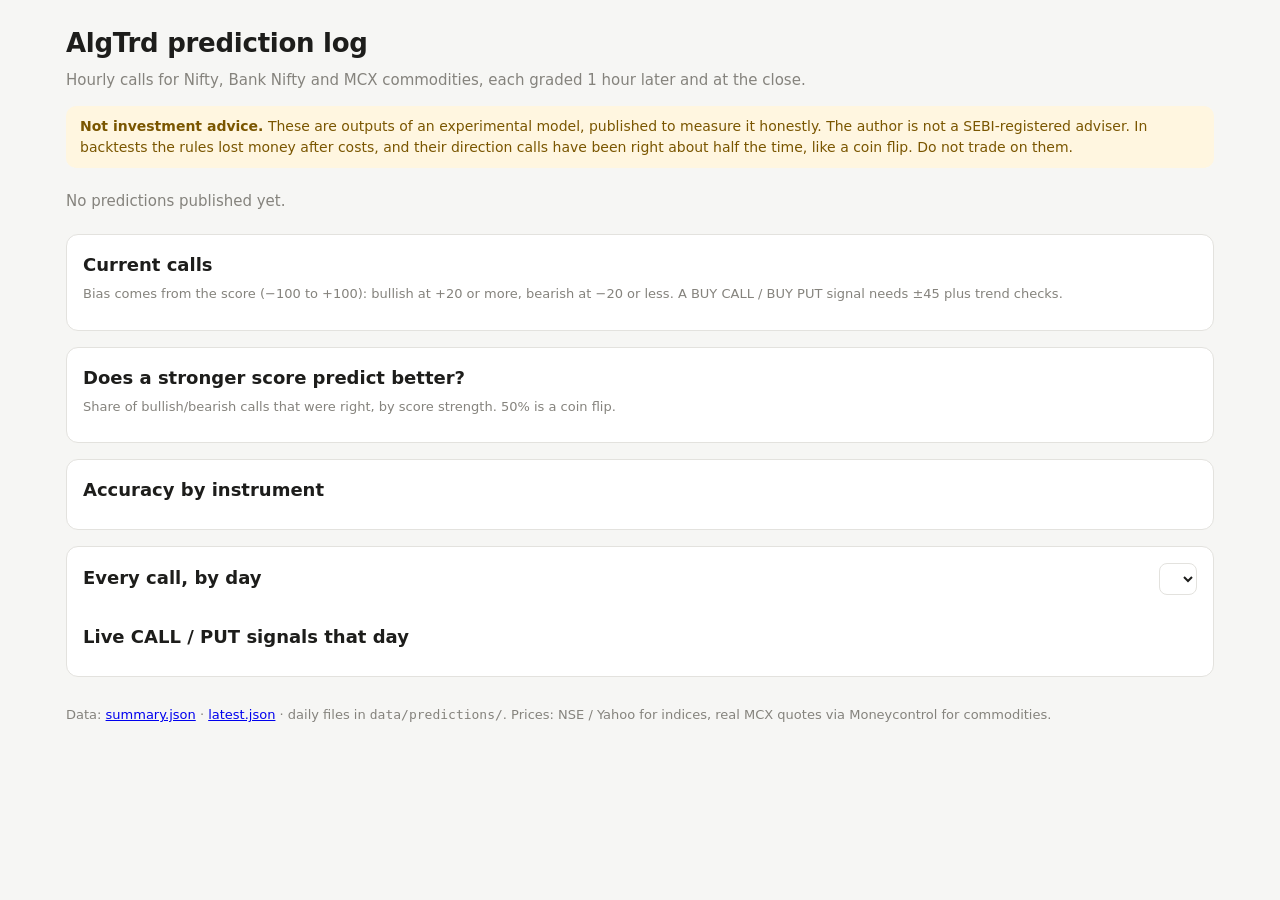
==== docs/index.html @ 176be9d6 "AlgTrd: live NSE index and MCX commodity call/put analysis - Nifty, Bank Nifty and every MCX commodi" ====
<!doctype html>
<html lang="en">
<head>
<meta charset="utf-8">
<meta name="viewport" content="width=device-width, initial-scale=1">
<title>AlgTrd Prediction Log</title>
<meta name="description" content="Hourly NSE index and MCX commodity calls from AlgTrd, each graded 1 hour later and at the close.">
<style>
:root {
  --bg: #f6f6f4; --surface: #ffffff; --ink: #1d1d1b; --ink-2: #55534e; --muted: #85837d; --border: #e3e2de;
  --up: #1f7a4d; --down: #c23b3b; --accent: #2a78d6; --chip: #f0efeb; --warn-bg: #fff6e0; --warn-ink: #7a5600;
}
@media (prefers-color-scheme: dark) {
  :root:not([data-theme="light"]) {
    --bg: #141413; --surface: #1d1d1b; --ink: #ecebe7; --ink-2: #b8b6b0; --muted: #8b8984; --border: #34332f;
    --up: #4fbf86; --down: #ec6b6b; --accent: #5b9cf0; --chip: #2a2926; --warn-bg: #3a2f12; --warn-ink: #f0cf7a;
  }
}
:root[data-theme="dark"] {
  --bg: #141413; --surface: #1d1d1b; --ink: #ecebe7; --ink-2: #b8b6b0; --muted: #8b8984; --border: #34332f;
  --up: #4fbf86; --down: #ec6b6b; --accent: #5b9cf0; --chip: #2a2926; --warn-bg: #3a2f12; --warn-ink: #f0cf7a;
}
* { box-sizing: border-box; }
body { margin: 0; background: var(--bg); color: var(--ink); font: 15px/1.5 system-ui, -apple-system, "Segoe UI", sans-serif; }
main { max-width: 1180px; margin: 0 auto; padding: 24px 16px 48px; }
h1 { font-size: 26px; margin: 0 0 4px; letter-spacing: -0.01em; }
h2 { font-size: 18px; margin: 0 0 4px; }
p { margin: 6px 0; }
.muted { color: var(--muted); } .small { font-size: 13px; }
.up { color: var(--up); } .down { color: var(--down); }
.card { background: var(--surface); border: 1px solid var(--border); border-radius: 12px; padding: 16px; margin-top: 16px; }
.warn { background: var(--warn-bg); color: var(--warn-ink); border-radius: 10px; padding: 10px 14px; margin-top: 14px; font-size: 14px; }
.tiles { display: grid; grid-template-columns: repeat(auto-fit, minmax(200px, 1fr)); gap: 12px; margin-top: 16px; }
.tile { background: var(--surface); border: 1px solid var(--border); border-radius: 12px; padding: 14px 16px; }
.tile .label { font-size: 13px; color: var(--ink-2); }
.tile .value { font-size: 28px; font-weight: 650; font-variant-numeric: tabular-nums; margin: 2px 0; }
.tile .sub { font-size: 12px; color: var(--muted); }
.bar { position: relative; height: 8px; background: var(--chip); border-radius: 4px; margin-top: 8px; overflow: hidden; }
.bar i { position: absolute; inset: 0 auto 0 0; background: var(--accent); border-radius: 4px; }
.bar b { position: absolute; top: -3px; bottom: -3px; left: 50%; width: 2px; background: var(--ink-2); }
.scroll { overflow-x: auto; margin-top: 10px; }
table { border-collapse: collapse; width: 100%; font-size: 14px; }
th, td { padding: 7px 10px; border-bottom: 1px solid var(--border); text-align: left; white-space: nowrap; }
th { font-size: 12px; font-weight: 600; color: var(--ink-2); text-transform: uppercase; letter-spacing: .03em; }
td.num, th.num { text-align: right; font-variant-numeric: tabular-nums; }
.pill { display: inline-block; padding: 1px 8px; border-radius: 999px; font-size: 12px; font-weight: 600; background: var(--chip); }
.pill.call { background: color-mix(in srgb, var(--up) 18%, transparent); color: var(--up); }
.pill.put { background: color-mix(in srgb, var(--down) 18%, transparent); color: var(--down); }
.row { display: flex; gap: 10px; align-items: center; flex-wrap: wrap; justify-content: space-between; }
select { font: inherit; padding: 5px 8px; border-radius: 8px; border: 1px solid var(--border); background: var(--surface); color: var(--ink); }
footer { margin-top: 28px; font-size: 13px; color: var(--muted); }
@media (max-width: 640px) { h1 { font-size: 22px; } .tile .value { font-size: 24px; } }
</style>
</head>
<body>
<main>
  <h1>AlgTrd prediction log</h1>
  <p class="muted">Hourly calls for Nifty, Bank Nifty and MCX commodities, each graded 1 hour later and at the close.
    <span id="updated"></span></p>
  <div class="warn"><b>Not investment advice.</b> These are outputs of an experimental model, published to measure it honestly.
    The author is not a SEBI-registered adviser. In backtests the rules lost money after costs, and their direction calls
    have been right about half the time, like a coin flip. Do not trade on them.</div>

  <div class="tiles" id="tiles"></div>

  <section class="card">
    <h2>Current calls</h2>
    <p class="small muted">Bias comes from the score (−100 to +100): bullish at +20 or more, bearish at −20 or less. A BUY CALL / BUY PUT signal needs ±45 plus trend checks.</p>
    <div class="scroll"><table id="latest"></table></div>
  </section>

  <section class="card">
    <h2>Does a stronger score predict better?</h2>
    <p class="small muted">Share of bullish/bearish calls that were right, by score strength. 50% is a coin flip.</p>
    <div class="scroll"><table id="strength"></table></div>
  </section>

  <section class="card">
    <h2>Accuracy by instrument</h2>
    <div class="scroll"><table id="perInst"></table></div>
  </section>

  <section class="card">
    <div class="row"><h2>Every call, by day</h2><select id="day" aria-label="Day"></select></div>
    <div class="scroll"><table id="calls"></table></div>
    <h2 style="margin-top:18px">Live CALL / PUT signals that day</h2>
    <div class="scroll"><table id="signals"></table></div>
  </section>

  <footer>Data: <a href="data/summary.json">summary.json</a> · <a href="data/latest.json">latest.json</a> · daily files in
    <code>data/predictions/</code>. Prices: NSE / Yahoo for indices, real MCX quotes via Moneycontrol for commodities.</footer>
</main>
<script>
const $ = (s) => document.querySelector(s);
const esc = (s) => String(s ?? "").replace(/[&<>"']/g, (c) => ({ "&": "&amp;", "<": "&lt;", ">": "&gt;", '"': "&quot;", "'": "&#39;" }[c]));
const fmt = (v, d = 2) => v == null || isNaN(v) ? "–" : Number(v).toLocaleString("en-IN", { minimumFractionDigits: d, maximumFractionDigits: d });
const pct = (v, d = 0) => v == null ? "–" : (v * 100).toFixed(d) + "%";
const sgn = (v, d = 1) => v == null ? "–" : (v >= 0 ? "+" : "") + Number(v).toFixed(d);
const cls = (v) => v > 0 ? "up" : v < 0 ? "down" : "";
const time = (iso) => (iso || "").replace("T", " ").slice(0, 16);
const get = (p) => fetch(p + "?t=" + Date.now()).then((r) => r.ok ? r.json() : null).catch(() => null);

function table(el, head, rows, empty) {
  $(el).innerHTML = `<thead><tr>${head.map(([h, n]) => `<th class="${n ? "num" : ""}">${h}</th>`).join("")}</tr></thead><tbody>` +
    (rows.length ? rows.join("") : `<tr><td colspan="${head.length}" class="muted">${empty}</td></tr>`) + "</tbody>";
}
const acc = (b) => b && b.graded ? `<b class="${b.accuracy >= 0.5 ? "up" : "down"}">${pct(b.accuracy)}</b> <span class="muted">of ${b.graded}</span>` : `<span class="muted">not graded yet</span>`;
const tile = (label, b, sub) => `<div class="tile"><div class="label">${label}</div>
  <div class="value ${b && b.graded ? (b.accuracy >= 0.5 ? "up" : "down") : ""}">${b && b.graded ? pct(b.accuracy) : "–"}</div>
  <div class="sub">${sub}</div><div class="bar" title="line = 50% coin flip"><i style="width:${b && b.graded ? b.accuracy * 100 : 0}%"></i><b></b></div></div>`;
const signalPill = (s) => s ? `<span class="pill ${s === "CALL" ? "call" : "put"}">BUY ${s === "CALL" ? "CE" : "PE"}</span>` : `<span class="muted">wait</span>`;
const mark = (o) => !o ? `<span class="muted">…</span>` : o.correct == null ? `<span class="muted">${sgn(o.change_pct, 2)}%</span>` :
  `<span class="${o.correct ? "up" : "down"}">${o.correct ? "✓" : "✗"} ${sgn(o.change_pct, 2)}%</span>`;

async function boot() {
  const [sum, lat] = await Promise.all([get("data/summary.json"), get("data/latest.json")]);
  if (!sum) { $("#tiles").innerHTML = `<p class="muted">No predictions published yet.</p>`; return; }
  $("#updated").textContent = `Updated ${time(sum.updated)} IST.`;
  const s = sum.signals;
  $("#tiles").innerHTML = tile("Direction 1 hour later", sum.total["1h"], `${sum.total["1h"].graded} graded calls`) +
    tile("Direction by the close", sum.total.close, `${sum.total.close.graded} graded calls`) +
    `<div class="tile"><div class="label">Live CALL/PUT signals</div><div class="value ${s.avg_r > 0 ? "up" : s.avg_r < 0 ? "down" : ""}">${s.win_rate == null ? "–" : pct(s.win_rate)}</div>
     <div class="sub">won ${s.wins} of ${s.closed} · average ${sgn(s.avg_r, 2)}R per trade</div></div>`;

  table("#strength", [["Score strength"], ["1 hour later", 1], ["By the close", 1]],
    Object.entries(sum.by_strength).map(([k, v]) => `<tr><td>${esc(k)}</td><td class="num">${acc(v["1h"])}</td><td class="num">${acc(v.close)}</td></tr>`), "No calls yet.");
  table("#perInst", [["Instrument"], ["Calls", 1], ["1 hour later", 1], ["By the close", 1], ["Signals won", 1], ["Avg R", 1]],
    Object.entries(sum.by_instrument).map(([k, v]) => {
      const sc = s.by_instrument[k] || {};
      return `<tr><td>${esc(v.name)}</td><td class="num">${v["1h"].calls}</td><td class="num">${acc(v["1h"])}</td><td class="num">${acc(v.close)}</td>
        <td class="num">${sc.trades ? `${pct(sc.win_rate)} of ${sc.trades}` : "–"}</td><td class="num ${cls(sc.avg_r)}">${sc.trades ? sgn(sc.avg_r, 2) : "–"}</td></tr>`;
    }), "No calls yet.");

  table("#latest", [["Instrument"], ["Price", 1], ["Score", 1], ["Bias"], ["Signal"], ["Suggested option"], ["Stop / T1 / T2", 1], ["Market"]],
    (lat?.instruments || []).map((a) => {
      const o = a.option || {}, l = a.levels || {};
      return `<tr><td>${esc(a.name)}</td><td class="num">${fmt(a.spot)} <span class="${cls(a.change_pct)} small">${sgn(a.change_pct, 2)}%</span></td>
        <td class="num ${cls(a.score)}">${sgn(a.score, 0)}</td><td>${esc(a.bias)}</td><td>${signalPill(a.signal)}</td>
        <td>${o.strike ? `${fmt(o.strike, 0)} ${esc(o.type)} ${esc(o.expiry || "")}${o.premium ? ` · ₹${fmt(o.premium)}` : ""}` : "–"}</td>
        <td class="num">${fmt(l.sl)} / ${fmt(l.t1)} / ${fmt(l.t2)}</td><td>${a.open ? "open" : `<span class="muted">closed</span>`}</td></tr>`;
    }), "No current calls.");

  $("#day").innerHTML = sum.days.map((d) => `<option value="${esc(d.date)}">${esc(d.date)} · ${d.directional} calls · ${d.signals} signals</option>`).join("");
  $("#day").onchange = () => loadDay($("#day").value);
  if (sum.days.length) loadDay(sum.days[0].date);
}

async function loadDay(date) {
  const d = await get(`data/predictions/${date}.json`);
  const preds = (d?.predictions || []).slice().reverse();
  table("#calls", [["Time"], ["Instrument"], ["Price", 1], ["Score", 1], ["Bias"], ["Signal"], ["1 hour later", 1], ["By the close", 1]],
    preds.map((p) => `<tr><td>${esc(time(p.time).slice(11))}</td><td>${esc(p.name)}</td><td class="num">${fmt(p.spot)}</td>
      <td class="num ${cls(p.score)}">${sgn(p.score, 0)}</td><td>${esc(p.bias)}</td><td>${signalPill(p.signal)}</td>
      <td class="num">${p.bias === "neutral" ? `<span class="muted">no call</span>` : mark(p.outcome_1h)}</td>
      <td class="num">${p.bias === "neutral" ? "" : mark(p.outcome_close)}</td></tr>`), "No calls that day.");
  table("#signals", [["Time"], ["Instrument"], ["Signal"], ["Entry", 1], ["Stop", 1], ["T1 / T2", 1], ["Result"], ["Points", 1], ["R", 1]],
    (d?.signals || []).map((x) => `<tr><td>${esc(time(x.ts).slice(11))}</td><td>${esc(x.symbol)}</td>
      <td>${signalPill(x.side)} ${fmt(x.strike, 0)} ${esc(x.opt_type || "")}</td><td class="num">${fmt(x.entry)}</td><td class="num">${fmt(x.sl)}</td>
      <td class="num">${fmt(x.t1)} / ${fmt(x.t2)}</td><td>${esc(x.status)}</td>
      <td class="num ${cls(x.points)}">${x.points == null ? "–" : sgn(x.points, 1)}</td><td class="num ${cls(x.r)}">${x.r == null ? "–" : sgn(x.r, 2)}</td></tr>`),
    "No live signals that day.");
}
boot();
</script>
</body>
</html>
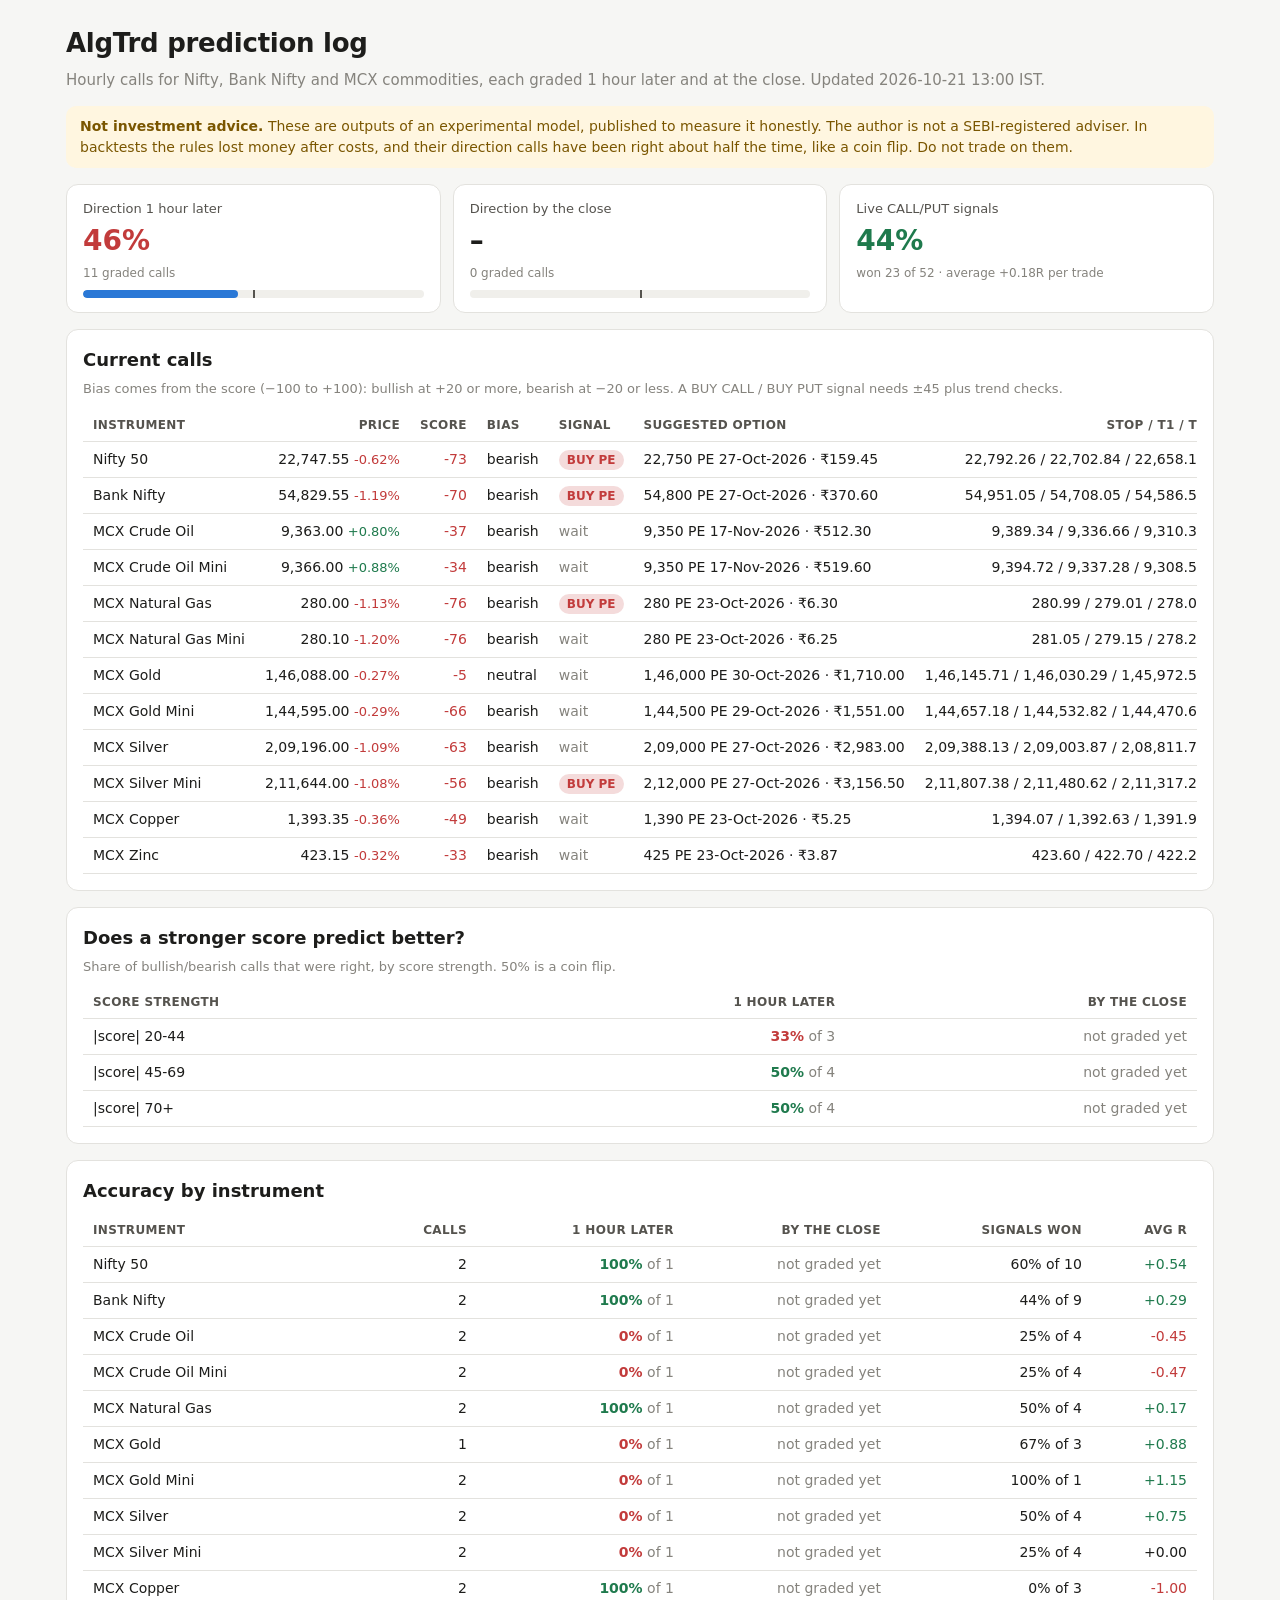
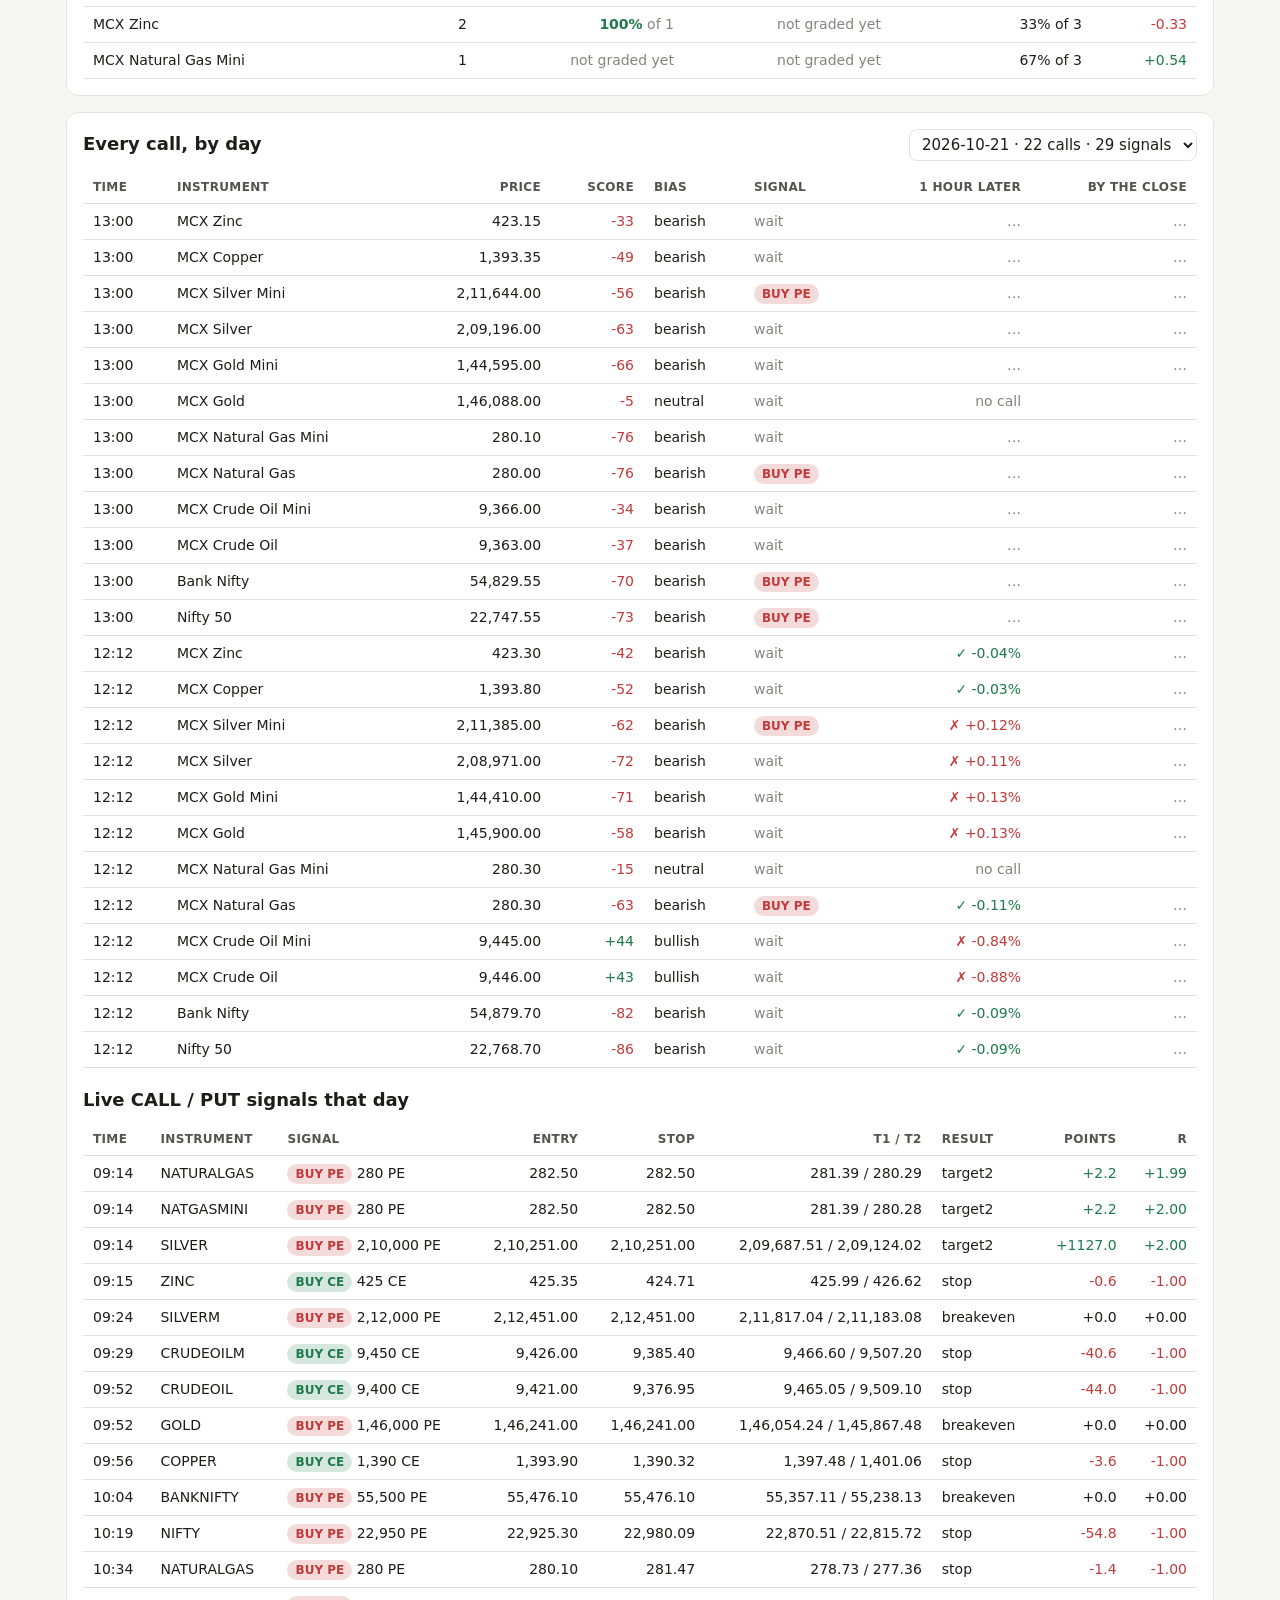
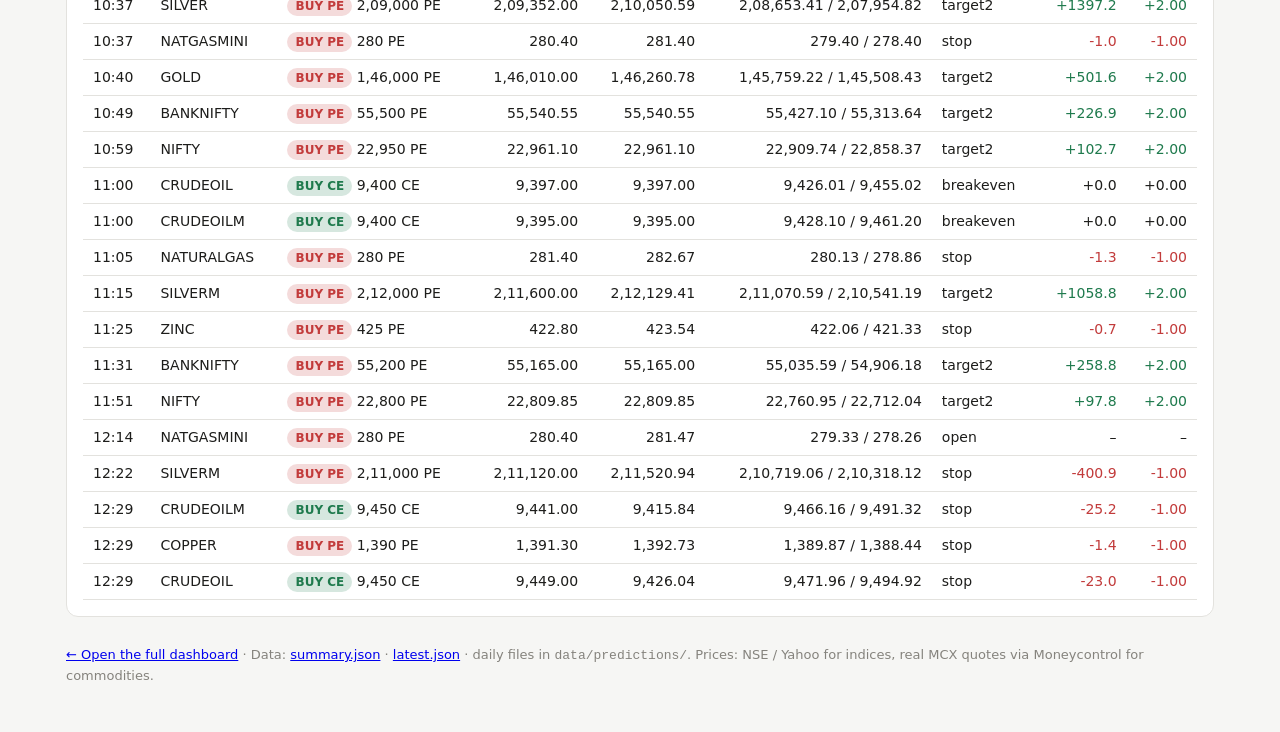
==== commit fb23f3ae: "Publish the full dashboard to GitHub Pages The local app exports every API answer the web UI uses as" ====
--- a/docs/index.html
+++ b/docs/index.html
@@ -87,7 +87,7 @@
     <div class="scroll"><table id="signals"></table></div>
   </section>
 
-  <footer>Data: <a href="data/summary.json">summary.json</a> · <a href="data/latest.json">latest.json</a> · daily files in
+  <footer><a href="../">← Open the full dashboard</a> · Data: <a href="data/summary.json">summary.json</a> · <a href="data/latest.json">latest.json</a> · daily files in
     <code>data/predictions/</code>. Prices: NSE / Yahoo for indices, real MCX quotes via Moneycontrol for commodities.</footer>
 </main>
 <script>
